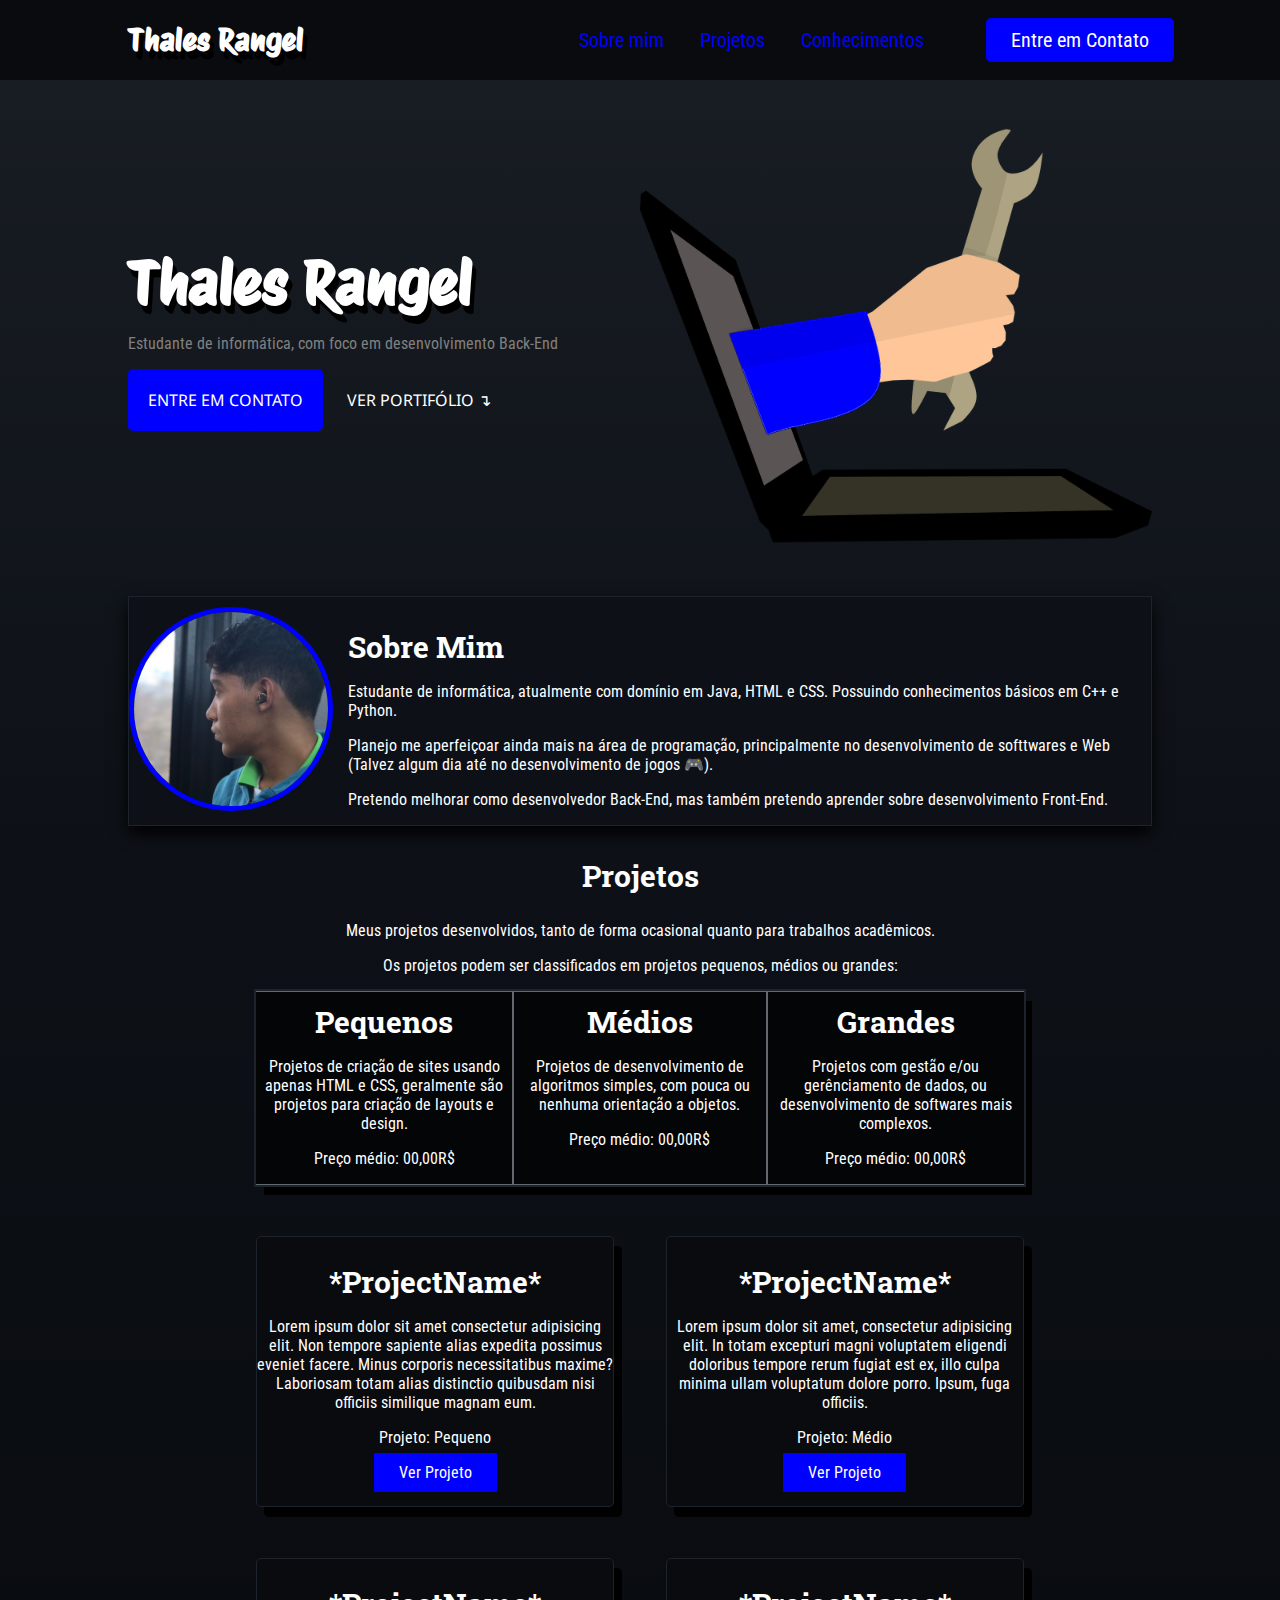
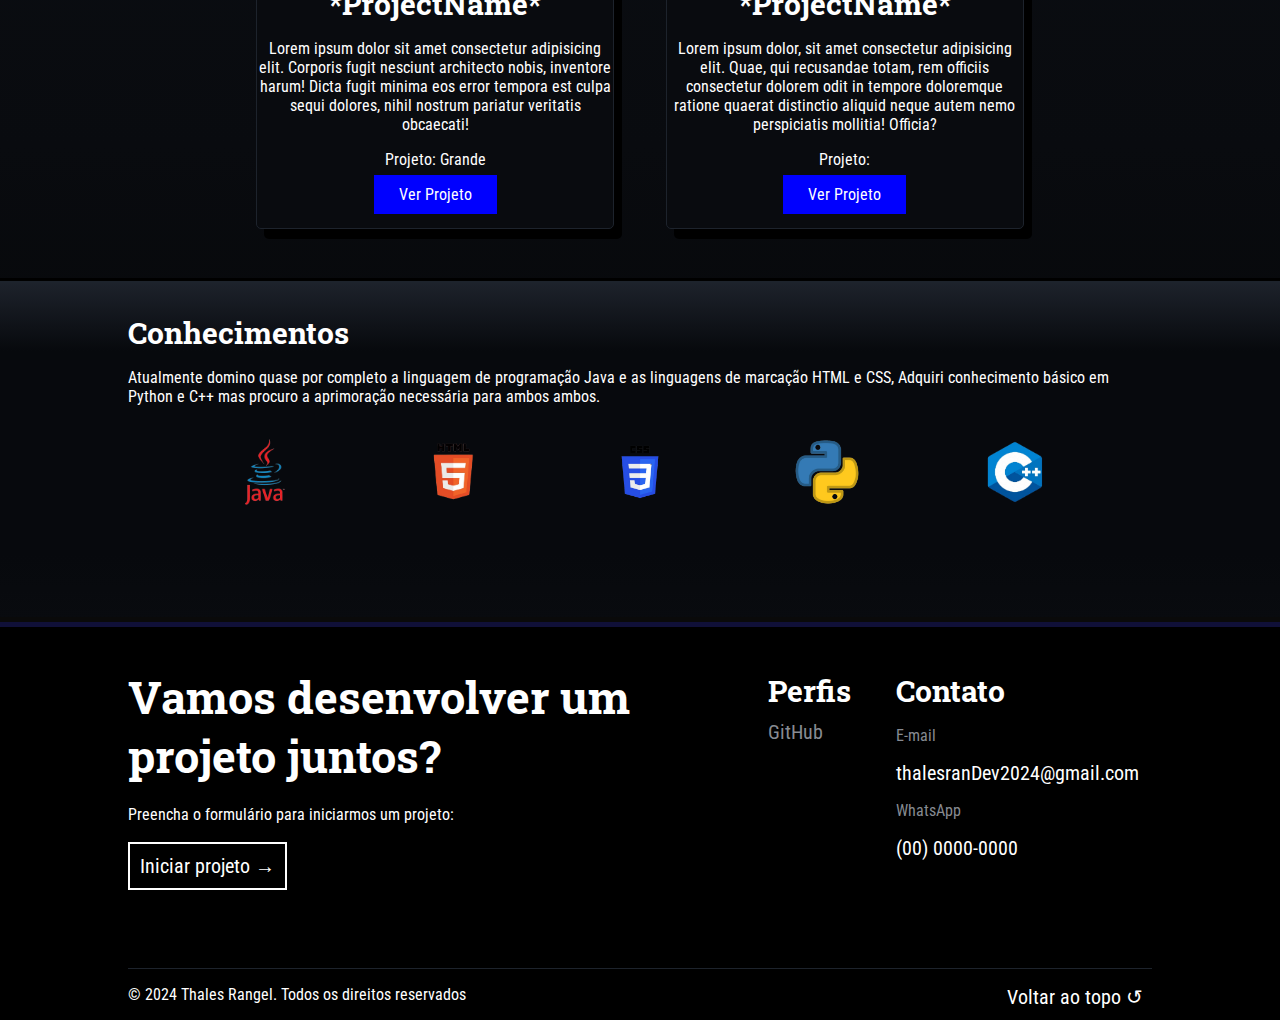
==== Site/index.html @ 7f4793e0 "Add all site" ====
<!DOCTYPE html>
<html lang="pt-br">

<head>
    <meta charset="UTF-8">
    <meta name="viewport" content="width=device-width, initial-scale=1.0">
    <title>Thales Rangel | Desenvolvolvedor Back-End em desenvolvimeto web e de software</title>

    <link rel="stylesheet" href="CSS/Style.css">
    <link rel="stylesheet" href="CSS/Responsive.css">
</head>

<body>
    <nav>
        <div class="name">
            <a href="index.html">
                <h1>Thales Rangel</h1>
            </a>
        </div>

        <div class="menu">
            <img src="img/menu.png" alt="" id="dropdown-menu">

            <div class="dropdown">
                <a href="#Sobre-mim">Sobre mim</a>
                <a href="#Projetos">Projetos</a>
                <a href="#Conhecimentos">Conhecimentos</a>
                <a href="form.html" id="contactButton">Entre em Contato</a>
            </div>
        </div>
    </nav>

    <header>
        <div class="headline">
            <h2>Thales Rangel</h2>
            <p>Estudante de informática, com foco em desenvolvimento Back-End</p>

            <a href="form.html" class="headline-bnt">Entre em contato</a>
            <a href="#Projetos" class="headline-bnt" id="viewPort">Ver Portifólio ↴</a>
        </div>
        <div class="headline-img">
            <img src="img/Ilustracao.png" alt="">
        </div>
    </header>

    <section class="about-me" id="Sobre-mim">
        <div class="about-me-img">
            <img src="img/Sobre-mim-img.jpg" alt="">
        </div>

        <div class="about-me-text">
            <h3>Sobre Mim</h3>
            <p>Estudante de informática, atualmente com domínio em Java, HTML e CSS. Possuindo conhecimentos
                básicos em C++ e Python.</p>
            <p>Planejo me aperfeiçoar ainda mais na área de programação, principalmente no desenvolvimento de softtwares
                e Web (Talvez algum dia até no desenvolvimento de jogos 🎮).</p>
            <p>Pretendo melhorar como desenvolvedor Back-End, mas também pretendo aprender sobre
                desenvolvimento Front-End.</p>
        </div>
    </section>

    <section class="projects" id="Projetos">
        <h3>Projetos</h3>
        <p>Meus projetos desenvolvidos, tanto de forma ocasional quanto para trabalhos acadêmicos.</p>
        <p style="margin-top: 0;">Os projetos podem ser classificados em projetos pequenos, médios ou grandes:</p>

        <div class="table">
            <div style="border-left: 0; width: 33.5%;">
                <h4>Pequenos</h4>

                <p>Projetos de criação de sites usando apenas HTML e CSS, geralmente são projetos para criação de
                    layouts e design.</p>

                <p>Preço médio: 00,00R$</p>
            </div>
            <div>
                <h4>Médios</h4>

                <p>Projetos de desenvolvimento de algoritmos simples, com pouca ou nenhuma orientação a objetos.</p>

                <p>Preço médio: 00,00R$</p>
            </div>
            <div style="border-right: 0; width: 33.5%;">
                <h4>Grandes</h4>

                <p>Projetos com gestão e/ou gerênciamento de dados, ou desenvolvimento de softwares mais complexos.
                </p>

                <p>Preço médio: 00,00R$</p>
            </div>
        </div>

        <div class="card">
            <h4>*ProjectName*</h4>
            <p>Lorem ipsum dolor sit amet consectetur adipisicing elit. Non tempore sapiente alias expedita possimus
                eveniet facere. Minus corporis necessitatibus maxime? Laboriosam totam alias distinctio quibusdam nisi
                officiis similique magnam eum.</p>
            <p>Projeto: Pequeno</p>
            <a href="#" class="projectButton">Ver Projeto</a>
        </div>
        <div class="card">
            <h4>*ProjectName*</h4>
            <p>Lorem ipsum dolor sit amet, consectetur adipisicing elit. In totam excepturi magni voluptatem eligendi
                doloribus tempore rerum fugiat est ex, illo culpa minima ullam voluptatum dolore porro. Ipsum, fuga
                officiis.</p>
            <p>Projeto: Médio</p>
            <a href="#" class="projectButton">Ver Projeto</a>
        </div>
        <div class="card">
            <h4>*ProjectName*</h4>
            <p>Lorem ipsum dolor sit amet consectetur adipisicing elit. Corporis fugit nesciunt architecto nobis,
                inventore harum! Dicta fugit minima eos error tempora est culpa sequi dolores, nihil nostrum pariatur
                veritatis obcaecati!</p>
            <p>Projeto: Grande</p>
            <a href="#" class="projectButton">Ver Projeto</a>
        </div>
        <div class="card">
            <h4>*ProjectName*</h4>
            <p>Lorem ipsum dolor, sit amet consectetur adipisicing elit. Quae, qui recusandae totam, rem officiis
                consectetur dolorem odit in tempore doloremque ratione quaerat distinctio aliquid neque autem nemo
                perspiciatis mollitia! Officia?</p>
            <p>Projeto: </p>
            <a href="#" class="projectButton">Ver Projeto</a>
        </div>
    </section>

    <section class="conhecimentos" id="Conhecimentos">
        <h3>Conhecimentos</h3>
        <p>Atualmente domino quase por completo a linguagem de programação Java e as linguagens de marcação HTML e CSS,
            Adquiri conhecimento básico em Python e C++ mas procuro a aprimoração necessária para ambos ambos.</p>

        <div class="lenguages">
            <img src="img/Java.png" alt="Java logo">
            <img src="img/HTML.png" alt="HTML logo">
            <img src="img/CSS.png" alt="CSS logo">
            <img src="img/Python.png" alt="Python logo">
            <img src="img/C++.png" alt="C++ logo">
        </div>
    </section>

    <footer>
        <div class="form">
            <h2>Vamos desenvolver um projeto juntos?</h2>

            <p>Preencha o formulário para iniciarmos um projeto:</p>

            <a href="form.html" id="formButton">Iniciar projeto →</a>
        </div>

        <div class="contatos">
            <div id="perfis">
                <h2>Perfis</h2>
                <a href="https://github.com/Thales-Rangel" target="_blank">GitHub</a>
            </div>

            <div id="contatos">
                <h2>Contato</h2>

                <p>E-mail</p>
                <a href="mailto:thalesranDev2024@gmail.com?subject=&body="
                    target="_blank">thalesranDev2024@gmail.com</a>

                <p>WhatsApp</p>
                <a href="#" target="_blank">(00) 0000-0000</a>
            </div>
        </div>

        <div id="copyright">
            <p>© 2024 Thales Rangel. Todos os direitos reservados</p>
            <a href="#">Voltar ao topo ↺</a>
        </div>
    </footer>

</body>

</html>
---- Site/CSS/Style.css ----
@import url('https://fonts.googleapis.com/css2?family=Protest+Riot&display=swap');
@import url('https://fonts.googleapis.com/css2?family=Roboto+Condensed:wght@300&display=swap');
@import url('https://fonts.googleapis.com/css2?family=Noto+Sans&display=swap');
@import url('https://fonts.googleapis.com/css2?family=Roboto+Slab&display=swap');

* {
    box-sizing: border-box;
}

body {
    margin: 0;
    background: linear-gradient(#191e24, #0d1117, #090b0f, black);
    color: white;
    font-family: 'Roboto Condensed', sans-serif;
}

h1,
h2,
h3,
h4,
h5,
h6 {
    font-size: 30px;
    margin-bottom: 10px;
    font-family: 'Roboto Slab', serif;
}

nav {
    /*border: 2px solid red;*/
    display: flex;
    flex-flow: row wrap;
    height: 80px;
    position: fixed;
    justify-content: center;
    align-items: center;
    width: 100%;
    background-color: #090b0f;
}

.name {
    width: 20%;
    margin-left: 10%;
    text-align: left;
}

.name a {
    text-decoration: none;
    color: white;
}

.name h1 {
    font-family: 'Protest Riot', sans-serif;
    margin: 0 auto;
    text-shadow: 4px 8px black;
}

.menu {
    width: 70%;
    text-align: right;
    padding: 20px;
}

.menu #dropdown-menu {
    width: 50px;
}

.menu a {
    padding: 20px 16px;
    text-decoration: none;
    font-size: 20px;
    color: blue;
}

.menu a:hover {
    border-top: 4px solid blue;
}

.menu #contactButton {
    background-color: blue;
    border-radius: 5px;
    color: white;
    border: none;

    padding: 10px 25px;

    margin-right: 10%;
    margin-left: 5%;
}

.menu #contactButton:hover {
    opacity: 0.9;
}

header {
    /*border: 2px solid red;*/
    padding-top: 80px;
    display: flex;
    flex-flow: row wrap;
    justify-content: center;
    align-items: center;
}

.headline {
    margin-left: 10%;
    width: 40%;
}

.headline h2 {
    font-weight: 900;
    font-size: 60px;
    margin: 0;
    padding: 0;
    font-family: 'Protest Riot', sans-serif;
    text-shadow: 4px 8px black;
}

.headline p {
    color: gray;
    text-align: left;
}

.headline-bnt {
    display: inline-block;
    padding: 20px;
    color: white;
    background-color: blue;
    text-transform: uppercase;
    border-radius: 5px;
    text-decoration: none;
    font-family: 'Noto Sans', sans-serif;
}

.headline-bnt:hover {
    padding: 21px;
    font-size: 105%;
}

#viewPort {
    background-color: transparent;
}

#viewPort:hover {
    opacity: 0.7;
    padding: 20px;
    font-size: 100%;
}

.headline-img {
    width: 40%;
    margin-right: 10%;
    text-align: center;
}

.headline-img img {
    width: 100%;
}

.about-me {
    border: 1px solid #1d232c;
    display: flex;
    flex-flow: column row;
    justify-content: center;
    align-items: center;
    width: 80%;
    margin-left: 10%;
    margin-right: 10%;
    box-shadow: 0 8px 16px black;
    background-color: #0d1117;
}

.about-me-img {
    width: 20%;
}

.about-me-img img {
    width: 100%;
    border-radius: 50%;
    border: 5px solid blue;
}

.about-me-text {
    /*border: 2px solid red;*/
    width: 80%;
    padding-left: 15px;
}

.projects {
    /*border: 2px solid red;*/
    display: flex;
    flex-flow: wrap;
    justify-content: center;
    align-items: center;
    padding-left: 10%;
    padding-right: 10%;
    text-align: center;
}

.projects h3 {
    width: 80%;
}

.projects p {
    width: 80%;
}

.table {
    outline: 2px solid #1d232c;
    margin: 0 2.5%;
    width: 75%;
    display: flex;
    background-color: #040506;
    box-shadow: 8px 10px black;
    margin-bottom: 5%;
}

.table h4 {
    margin-top: 10px;
}

.table p {
    width: 100%;

}

.table div {
    width: 33%;
    border: 1px solid #646970;
}


.card {
    border: 1px solid #1d232c;
    width: 35%;
    min-height: 271px;
    margin-left: 2.5%;
    margin-bottom: 5%;
    margin-right: 2.5%;
    background-color: #090b0f;
    border-radius: 5px;
    box-shadow: 8px 10px black;
    padding-bottom: 20px;
}

.card:hover {
    box-shadow: none;
    box-shadow: 0px 0px 2px 2px rgb(216, 230, 237);
}

.card h4 {
    margin-top: 25px;
}

.card p {
    width: 100%;
}

.projectButton {
    color: white;
    text-decoration: none;
    background-color: blue;
    padding: 10px 25px;
}

.projectButton:hover {
    opacity: 0.7;
}

.conhecimentos {
    padding-left: 10%;
    padding-right: 10%;
    border-top: 2px solid #1d232c;
    background: linear-gradient(#1d222b, #07090d, #07090d, #07090d, #07090d, #090b0f);
    box-shadow: 0px 0px 0px 3px black;

    padding-bottom: 100px;
}

.lenguages {
    display: flex;
    justify-content: space-evenly;
    /*max-width: 100rem;*/
    /*margin-left: auto;*/
    /*margin-right: auto;*/
    /*flex-wrap: wrap;*/
}

.lenguages img {
    padding: 16px;
    width: 100px;
}

footer {
    /*border: 2px solid red;*/
    display: flex;
    flex-flow: row wrap;
    padding-top: 20px;
    padding-left: 10%;
    padding-right: 10%;
    border-top: 5px solid rgb(16, 16, 56);
    background-color: black;
    box-shadow: 0 0 0 5px rgb(10, 10, 10);
}

footer a {
    font-size: 20px;
    text-decoration: none;
    color: #878b92;
}

.form {
    /*border: 1px solid red;*/
    width: 50%;
}

.form h2 {
    font-size: 45px;
    margin-top: 20px;
    margin-bottom: 0;
}

.form p {
    width: 100%;
    margin-top: 20px;
    margin-bottom: 30px;
}

#formButton {
    border: 2px solid white;
    color: white;
    text-decoration: none;
    padding: 10px;
    font-size: 20px;
    margin-top: 20px;
}

#formButton:hover {
    background-color: white;
    color: black;
}

.contatos {
    /*border: 1px solid red;*/
    width: 50%;
    display: flex;
    flex-flow: row wrap;
}

.contatos #perfis {
    width: 25%;
    justify-content: center;
    margin-left: 25%;
}

.contatos #contatos {
    width: 50%;
    justify-content: center;
}

#contatos p {
    color: #878b92;
}

#contatos a {
    color: white;
}

.form,
.contatos {
    /*border: 1px solid green;*/
    margin-bottom: 90px;
    height: auto;
}

#copyright {
    width: 100%;
    border-top: 1px solid #1d232c;
    display: flex;
    flex-flow: row wrap;

}

#copyright p {
    /*border: 1px solid red;*/
    width: 85%;
}

#copyright a {
    width: 15%;
    text-decoration: none;
    text-align: center;
    margin-top: 16px;
    color: white;
    /*border: 1px solid red;*/
}
---- Site/CSS/Responsive.css ----
@media screen and (max-width: 401px) {
    .name h1 {
        font-size: 20px;
    }

    .name {
        width: 50%;
        margin: 0;
    }

    .menu {
        width: 50%;
    }

    .content {
        margin: 0 !important;
        margin-bottom: 50px !important;
    }

}

@media screen and (max-width: 511px) {
    .heading h1 {
        font-size: 30px !important;
    }

    .conhecimentos {
        text-align: center;
    }

    .lenguages {
        display: none;
    }

    .name {
        width: 64% !important;
        margin-left: 18%;
    }

    .menu {
        width: 18% !important;
    }
}

@media screen and (max-width: 781px) {
    header {
        padding-top: 120px !important;
    }

    .headline {
        width: 100% !important;
        margin: 0 !important;
    }

    .headline-img {
        width: 100% !important;
        margin: 0 !important;
    }

    .headline-img img {
        width: 50% !important;
    }

    .about-me {
        flex-flow: row wrap !important;
        text-align: center;
        padding-top: 5px;
    }

    .about-me-img {
        width: 100% !important;
    }

    .about-me-img img {
        width: 25% !important;
    }

    .about-me-text {
        width: 100% !important;
        padding: 0 !important;
    }

    .table {
        display: block;
        width: 100%;
    }

    .card,
    .table div {
        width: 100% !important;
    }

    footer {
        padding: 0;
    }

    .form {
        width: 100% !important;
        text-align: center;
    }

    .contatos {
        width: 100% !important;
        text-align: center;
    }

    #perfis {
        margin: 0 !important;
        width: 100% !important;
    }

    #contatos {
        width: 100% !important;
    }

    #copyright p {
        width: 100% !important;
        text-align: center;
    }

    #copyright a {
        display: none;
    }
}

@media screen and (max-width: 832px) {
    .content {
        padding: 0;
        padding-top: 160px;
        margin-bottom: 50px;
    }

    .heading {
        text-align: center;
    }

    .element,
    .deadline {
        width: 100%;
    }

    .foonting {
        text-align: center;
    }
}

@media screen and (max-width: 865px) {
    .name {
        text-align: center !important;
    }

    .headline {
        text-align: center;
    }

    .headline p {
        text-align: center !important;
    }
}

@media screen and (max-width: 832px) and (min-width: 871px) {
    .contatos #perfis {
        width: 40% !important;
        margin-left: 10% !important;
    }

}

@media screen and (max-width: 1030px) and (min-width: 511px) {
    .menu {
        width: 10% !important;
    }

    .name {
        width: 80% !important;
    }
}

@media screen and (max-width: 1030px) {

    .dropdown {
        position: fixed;
        right: 70px;
        top: 10px;
        width: 200px;
        display: none;
        border: 3px solid black;
    }

    .dropdown a {
        display: block;
        border: 2px solid blue;
        border-bottom: 0;
        color: white !important;
        background-color: #0d1117;
    }

    .dropdown a:hover {
        border: 0;
        background-color: blue;
        color: black;
    }

    .menu #contactButton {
        margin: 0 !important;
        padding: 20px 16px !important;
        border-radius: 0 !important;
        background-color: #0d1117;
        border: 2px solid blue;
    }

    .menu #contactButton:hover {
        background-color: blue;
        text-transform: uppercase;
        font-size: 19px;
    }

    #dropdown-menu {
        display: block;
    }

    .menu:hover .dropdown {
        display: block !important;
    }
}

@media screen and (min-width: 1030px) {
    #dropdown-menu {
        display: none;
    }

}
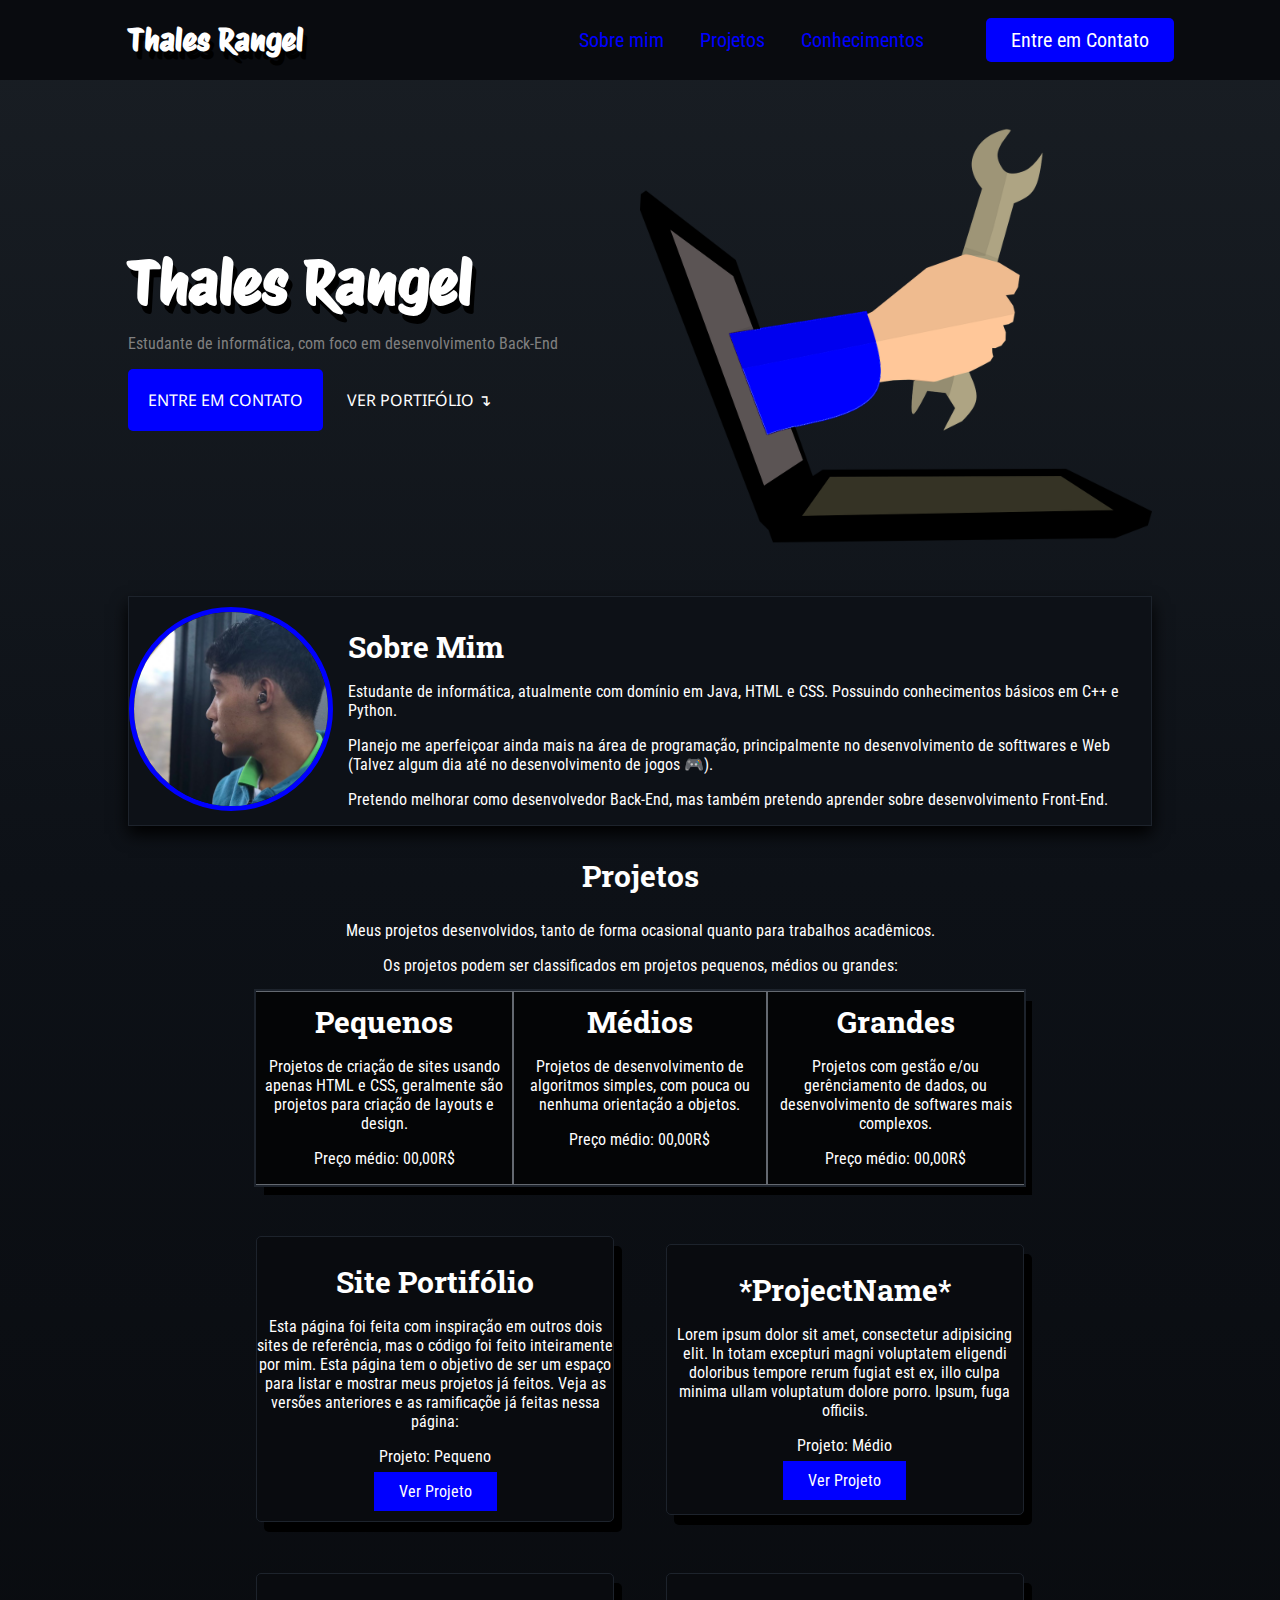
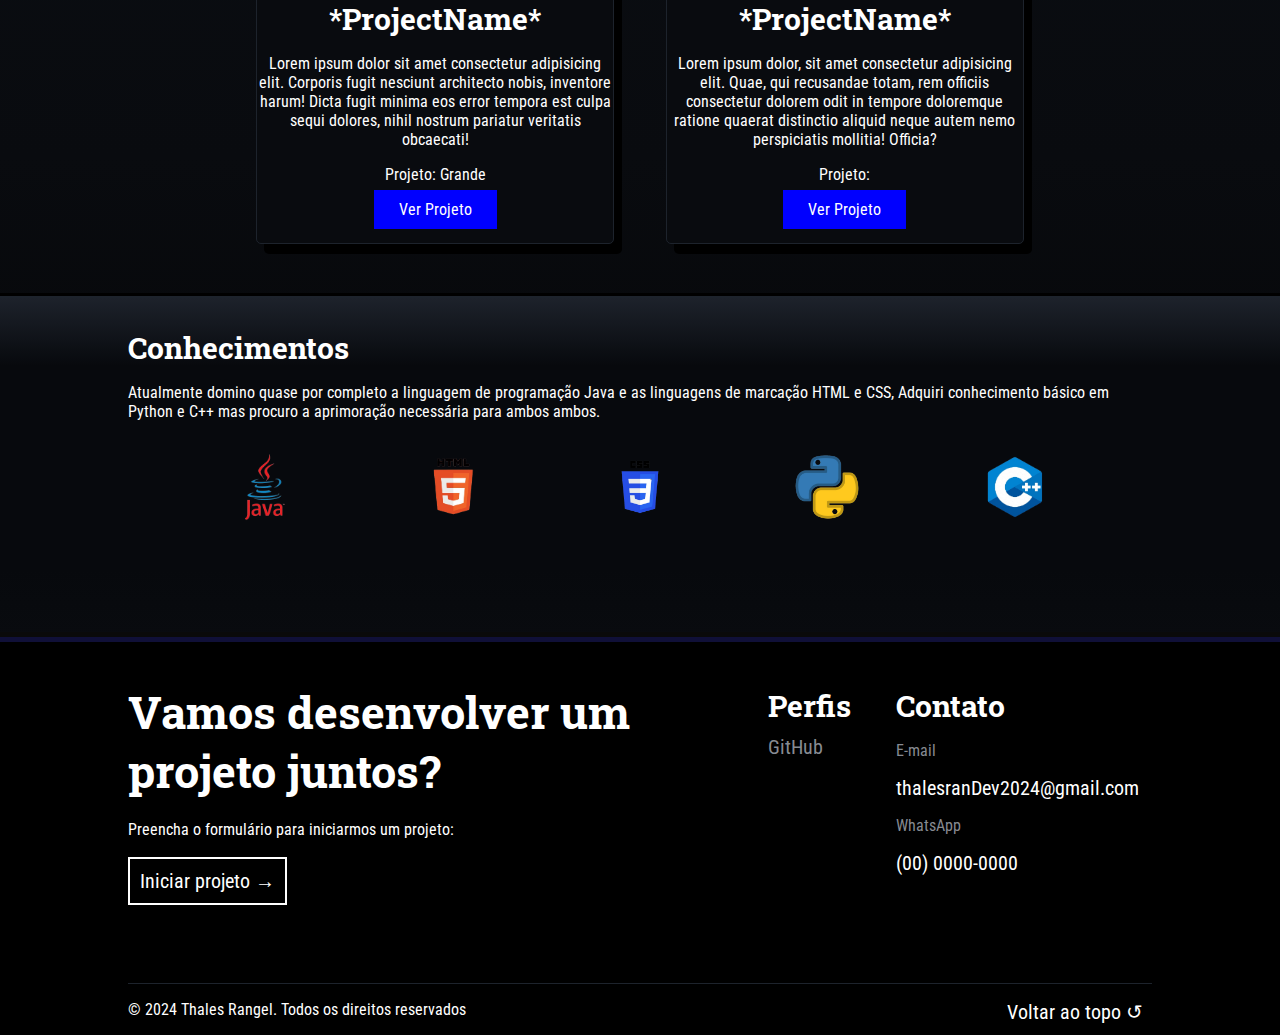
==== commit 4e8f8251: "Projeto Portifólio Adicionado" ====
--- a/Site/index.html
+++ b/Site/index.html
@@ -91,12 +91,10 @@
         </div>
 
         <div class="card">
-            <h4>*ProjectName*</h4>
-            <p>Lorem ipsum dolor sit amet consectetur adipisicing elit. Non tempore sapiente alias expedita possimus
-                eveniet facere. Minus corporis necessitatibus maxime? Laboriosam totam alias distinctio quibusdam nisi
-                officiis similique magnam eum.</p>
+            <h4>Site Portifólio</h4>
+            <p>Esta página foi feita com inspiração em outros dois sites de referência, mas o código foi feito inteiramente por mim. Esta página tem o objetivo de ser um espaço para listar e mostrar meus projetos já feitos. Veja as versões anteriores e as ramificaçõe já feitas nessa página:</p>
             <p>Projeto: Pequeno</p>
-            <a href="#" class="projectButton">Ver Projeto</a>
+            <a href="https://github.com/Thales-Rangel/Thales-Rangel-Portifolio" target="_blank" class="projectButton">Ver Projeto</a>
         </div>
         <div class="card">
             <h4>*ProjectName*</h4>
@@ -104,7 +102,7 @@
                 doloribus tempore rerum fugiat est ex, illo culpa minima ullam voluptatum dolore porro. Ipsum, fuga
                 officiis.</p>
             <p>Projeto: Médio</p>
-            <a href="#" class="projectButton">Ver Projeto</a>
+            <a href="#" target="_blank" class="projectButton">Ver Projeto</a>
         </div>
         <div class="card">
             <h4>*ProjectName*</h4>
@@ -112,7 +110,7 @@
                 inventore harum! Dicta fugit minima eos error tempora est culpa sequi dolores, nihil nostrum pariatur
                 veritatis obcaecati!</p>
             <p>Projeto: Grande</p>
-            <a href="#" class="projectButton">Ver Projeto</a>
+            <a href="#" target="_blank" class="projectButton">Ver Projeto</a>
         </div>
         <div class="card">
             <h4>*ProjectName*</h4>
@@ -120,7 +118,7 @@
                 consectetur dolorem odit in tempore doloremque ratione quaerat distinctio aliquid neque autem nemo
                 perspiciatis mollitia! Officia?</p>
             <p>Projeto: </p>
-            <a href="#" class="projectButton">Ver Projeto</a>
+            <a href="#" target="_blank" class="projectButton">Ver Projeto</a>
         </div>
     </section>
 
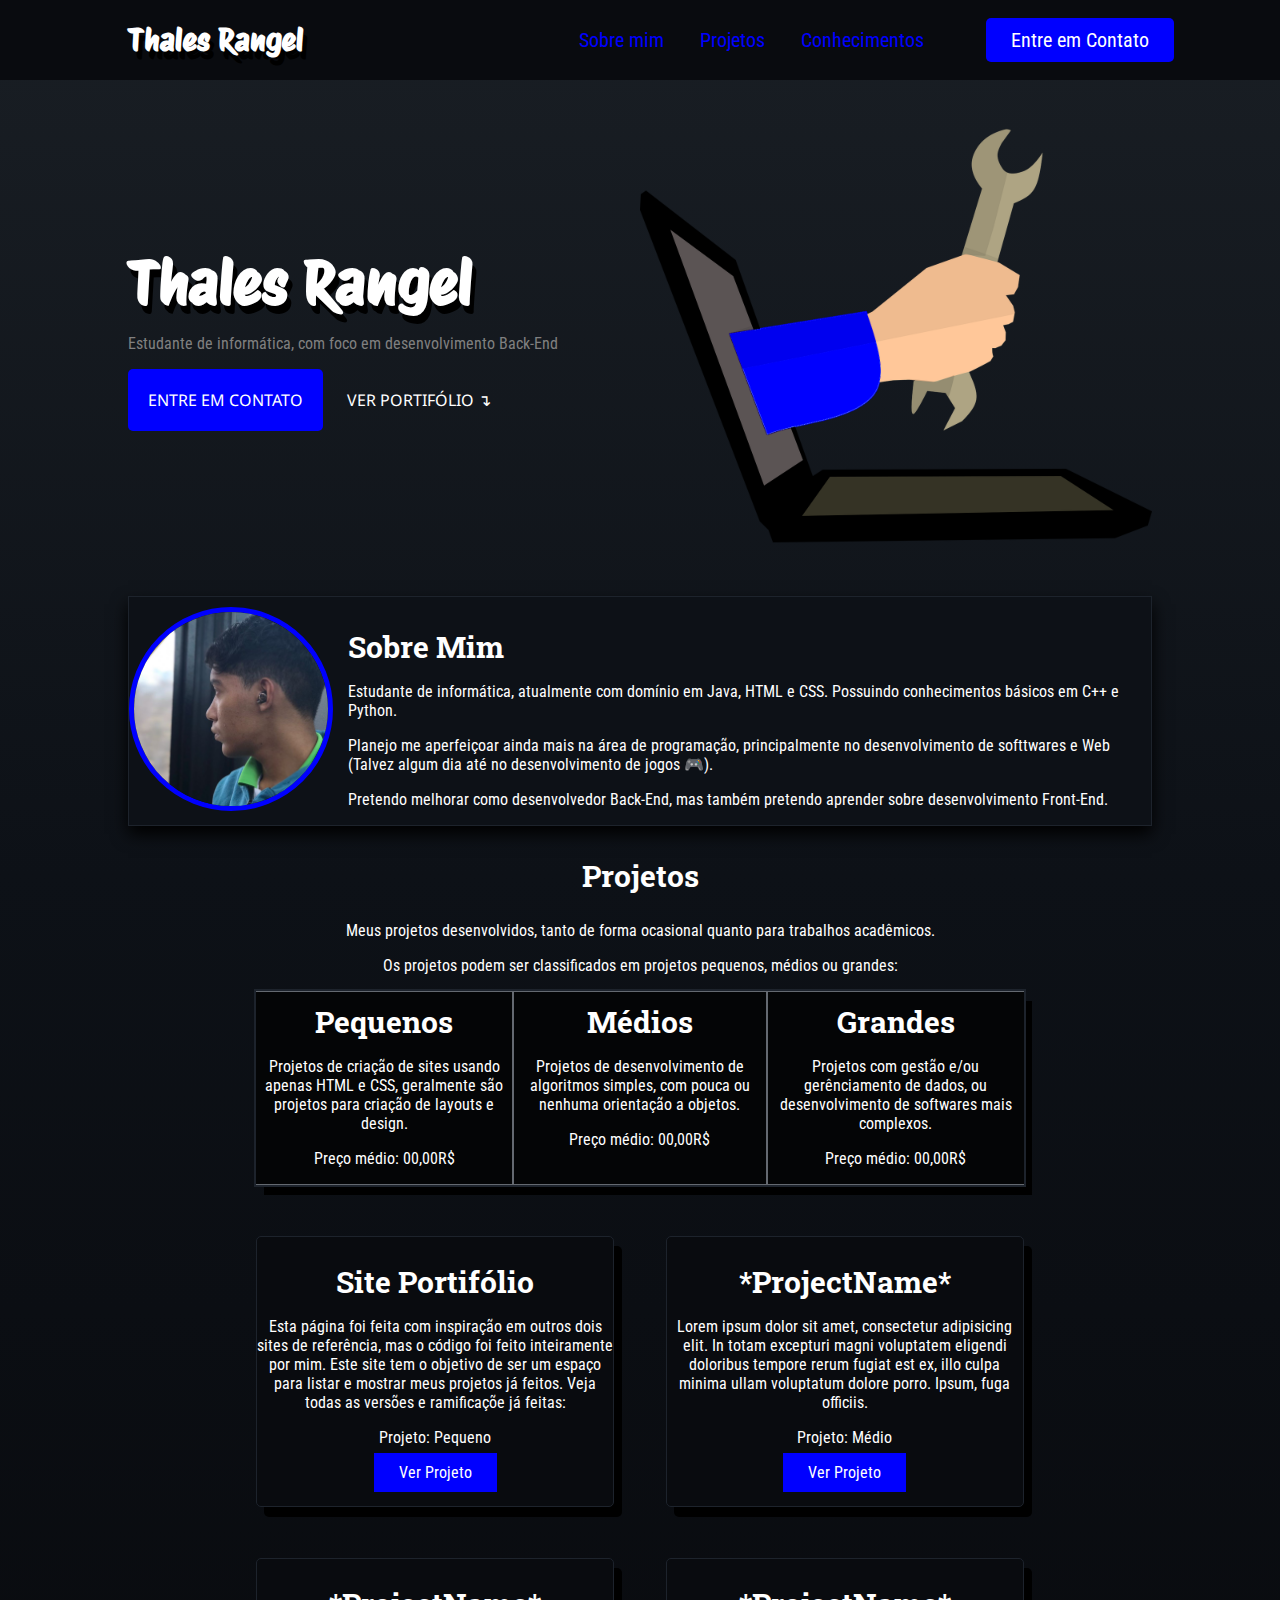
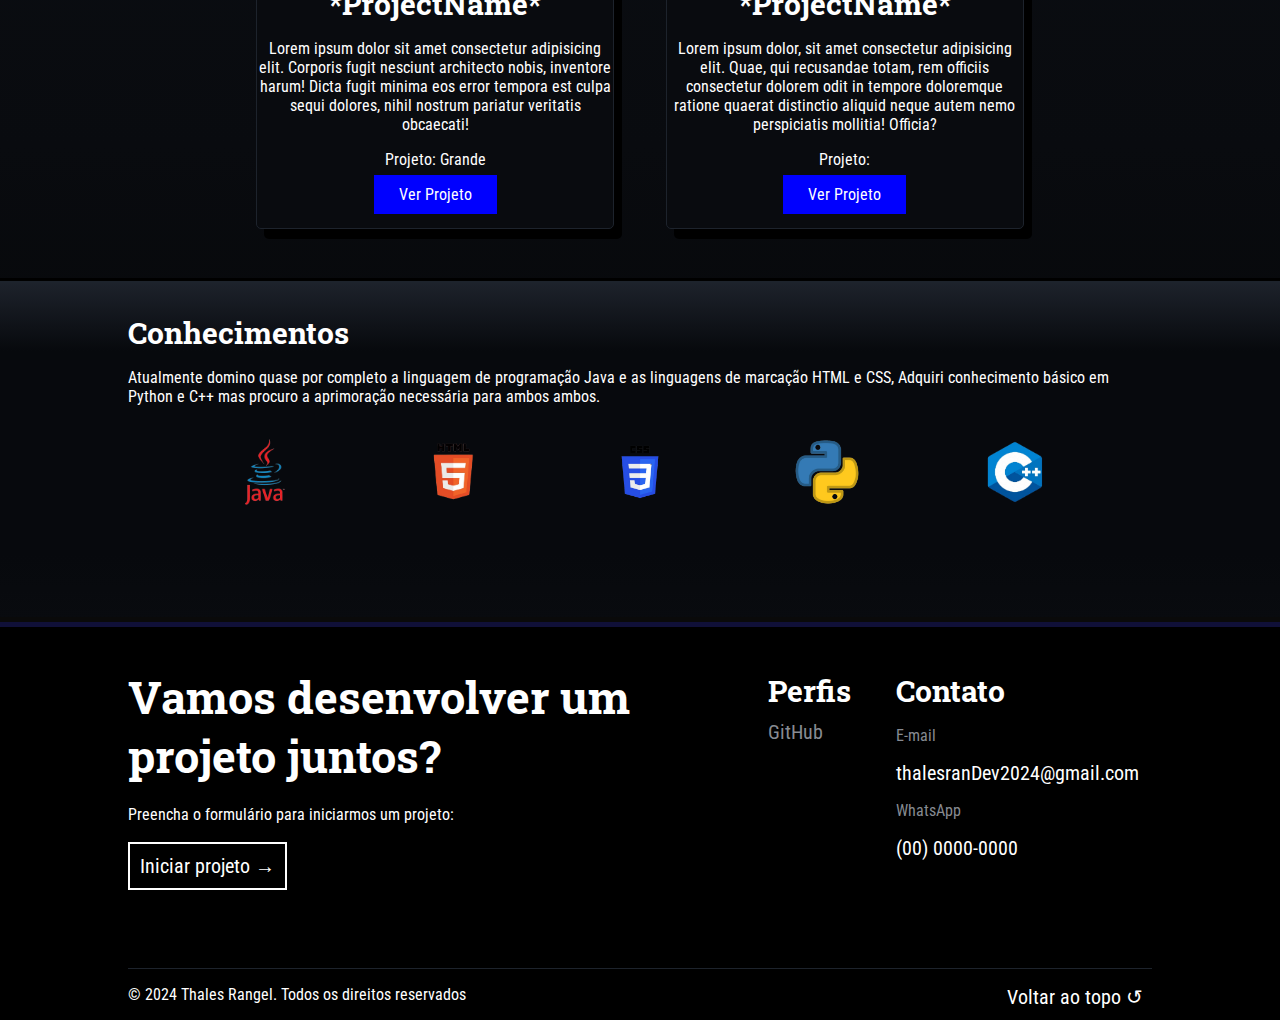
==== commit 8266df15: "Correções na escrita do card" ====
--- a/Site/index.html
+++ b/Site/index.html
@@ -92,7 +92,7 @@
 
         <div class="card">
             <h4>Site Portifólio</h4>
-            <p>Esta página foi feita com inspiração em outros dois sites de referência, mas o código foi feito inteiramente por mim. Esta página tem o objetivo de ser um espaço para listar e mostrar meus projetos já feitos. Veja as versões anteriores e as ramificaçõe já feitas nessa página:</p>
+            <p>Esta página foi feita com inspiração em outros dois sites de referência, mas o código foi feito inteiramente por mim. Este site tem o objetivo de ser um espaço para listar e mostrar meus projetos já feitos. Veja todas as versões e ramificaçõe já feitas:</p>
             <p>Projeto: Pequeno</p>
             <a href="https://github.com/Thales-Rangel/Thales-Rangel-Portifolio" target="_blank" class="projectButton">Ver Projeto</a>
         </div>
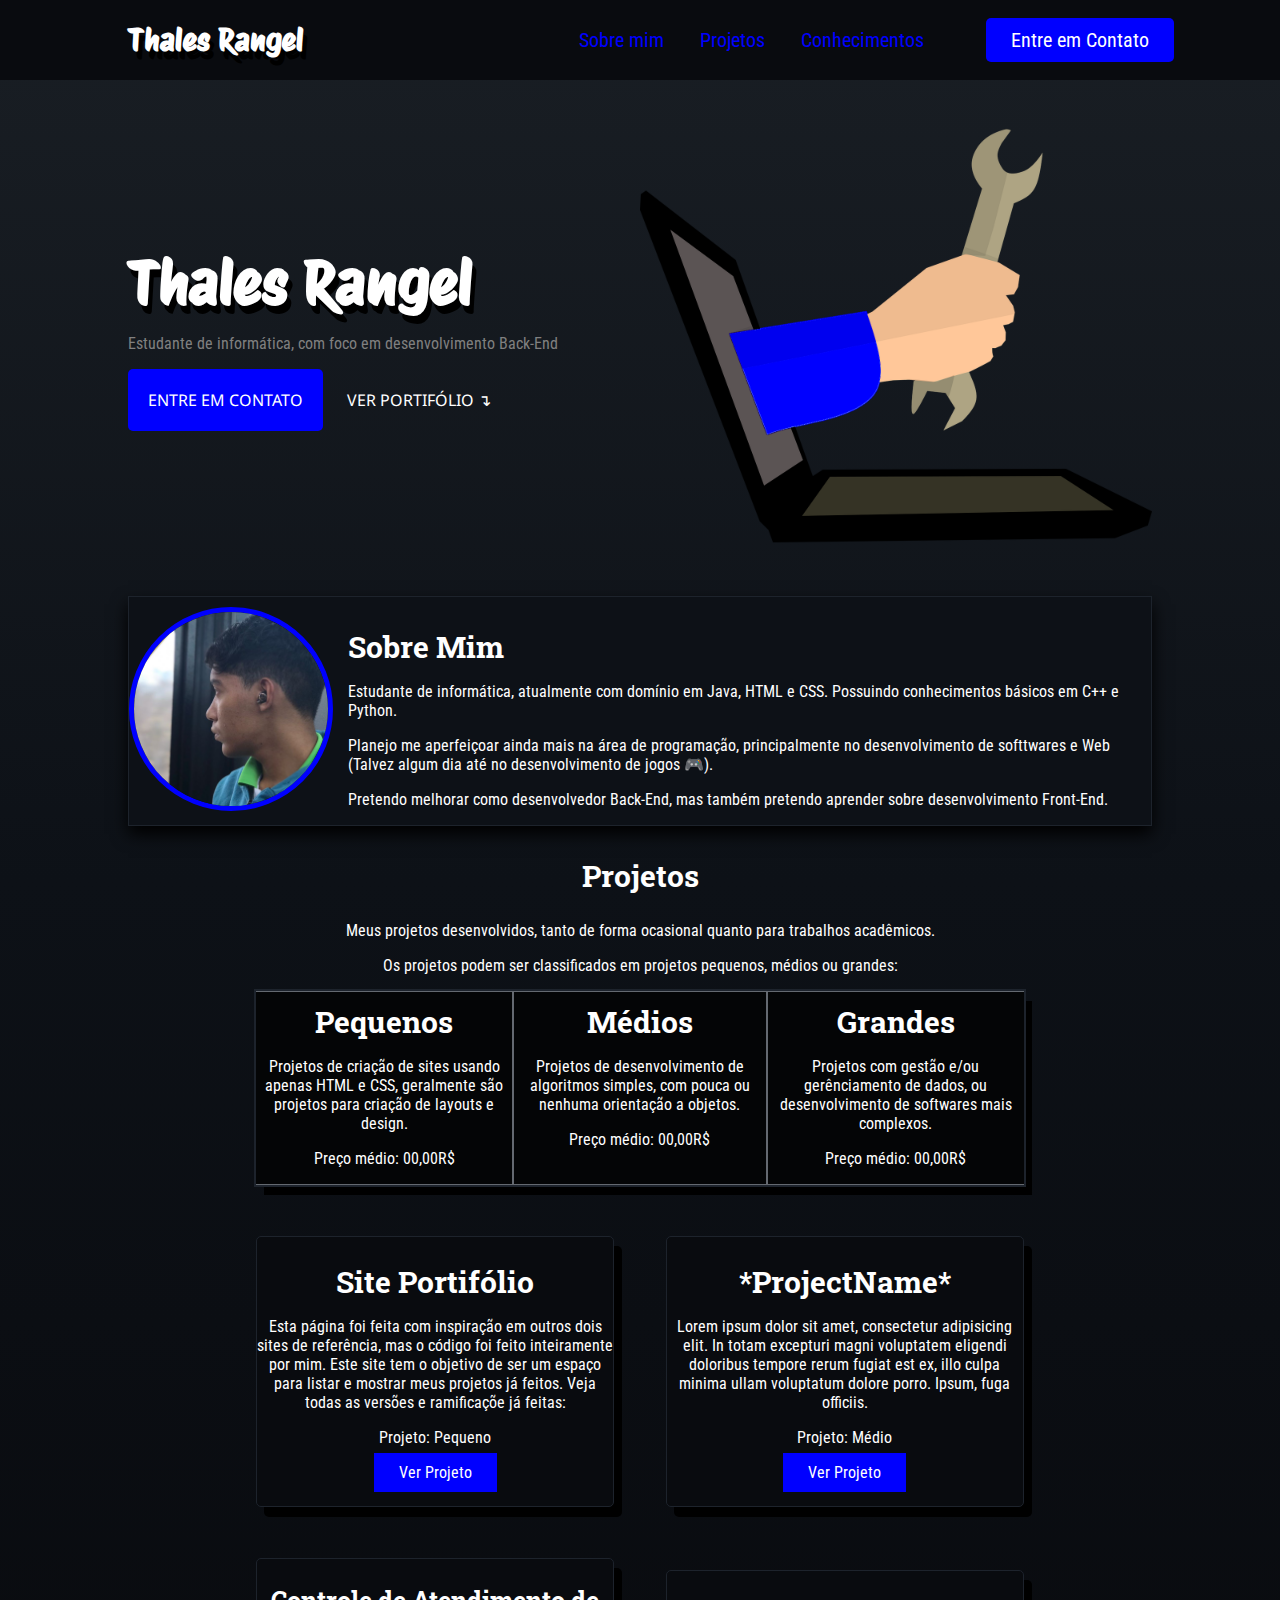
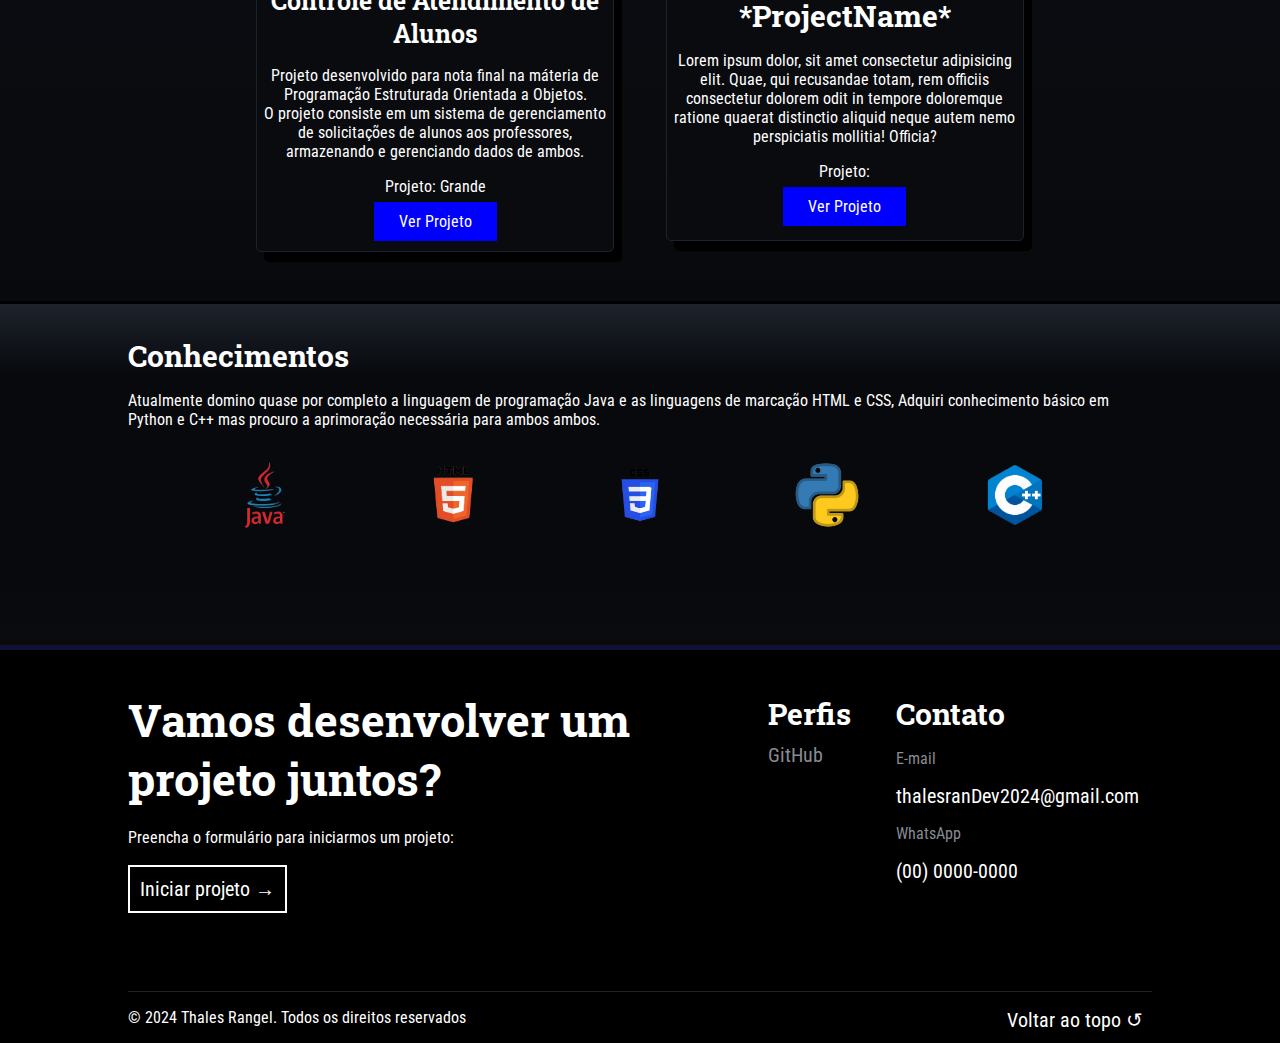
==== commit 13c3c0ee: "Projeto Controle de Atendimento de Alunos adicionado" ====
--- a/Site/index.html
+++ b/Site/index.html
@@ -105,12 +105,15 @@
             <a href="#" target="_blank" class="projectButton">Ver Projeto</a>
         </div>
         <div class="card">
-            <h4>*ProjectName*</h4>
-            <p>Lorem ipsum dolor sit amet consectetur adipisicing elit. Corporis fugit nesciunt architecto nobis,
-                inventore harum! Dicta fugit minima eos error tempora est culpa sequi dolores, nihil nostrum pariatur
-                veritatis obcaecati!</p>
+            <h4 style="font-size: 25px;">Controle de Atendimento de Alunos</h4>
+            <p>Projeto desenvolvido para nota final na máteria de Programação Estruturada Orientada a Objetos. <br>
+                O projeto consiste em um sistema de gerenciamento de solicitações de alunos aos professores, armazenando
+                e gerenciando
+                dados de ambos.
+            </p>
             <p>Projeto: Grande</p>
-            <a href="#" target="_blank" class="projectButton">Ver Projeto</a>
+            <a href="https://github.com/Thales-Rangel/Controle-de-Atendimento-de-Alunos" target="_blank"
+                class="projectButton">Ver Projeto</a>
         </div>
         <div class="card">
             <h4>*ProjectName*</h4>
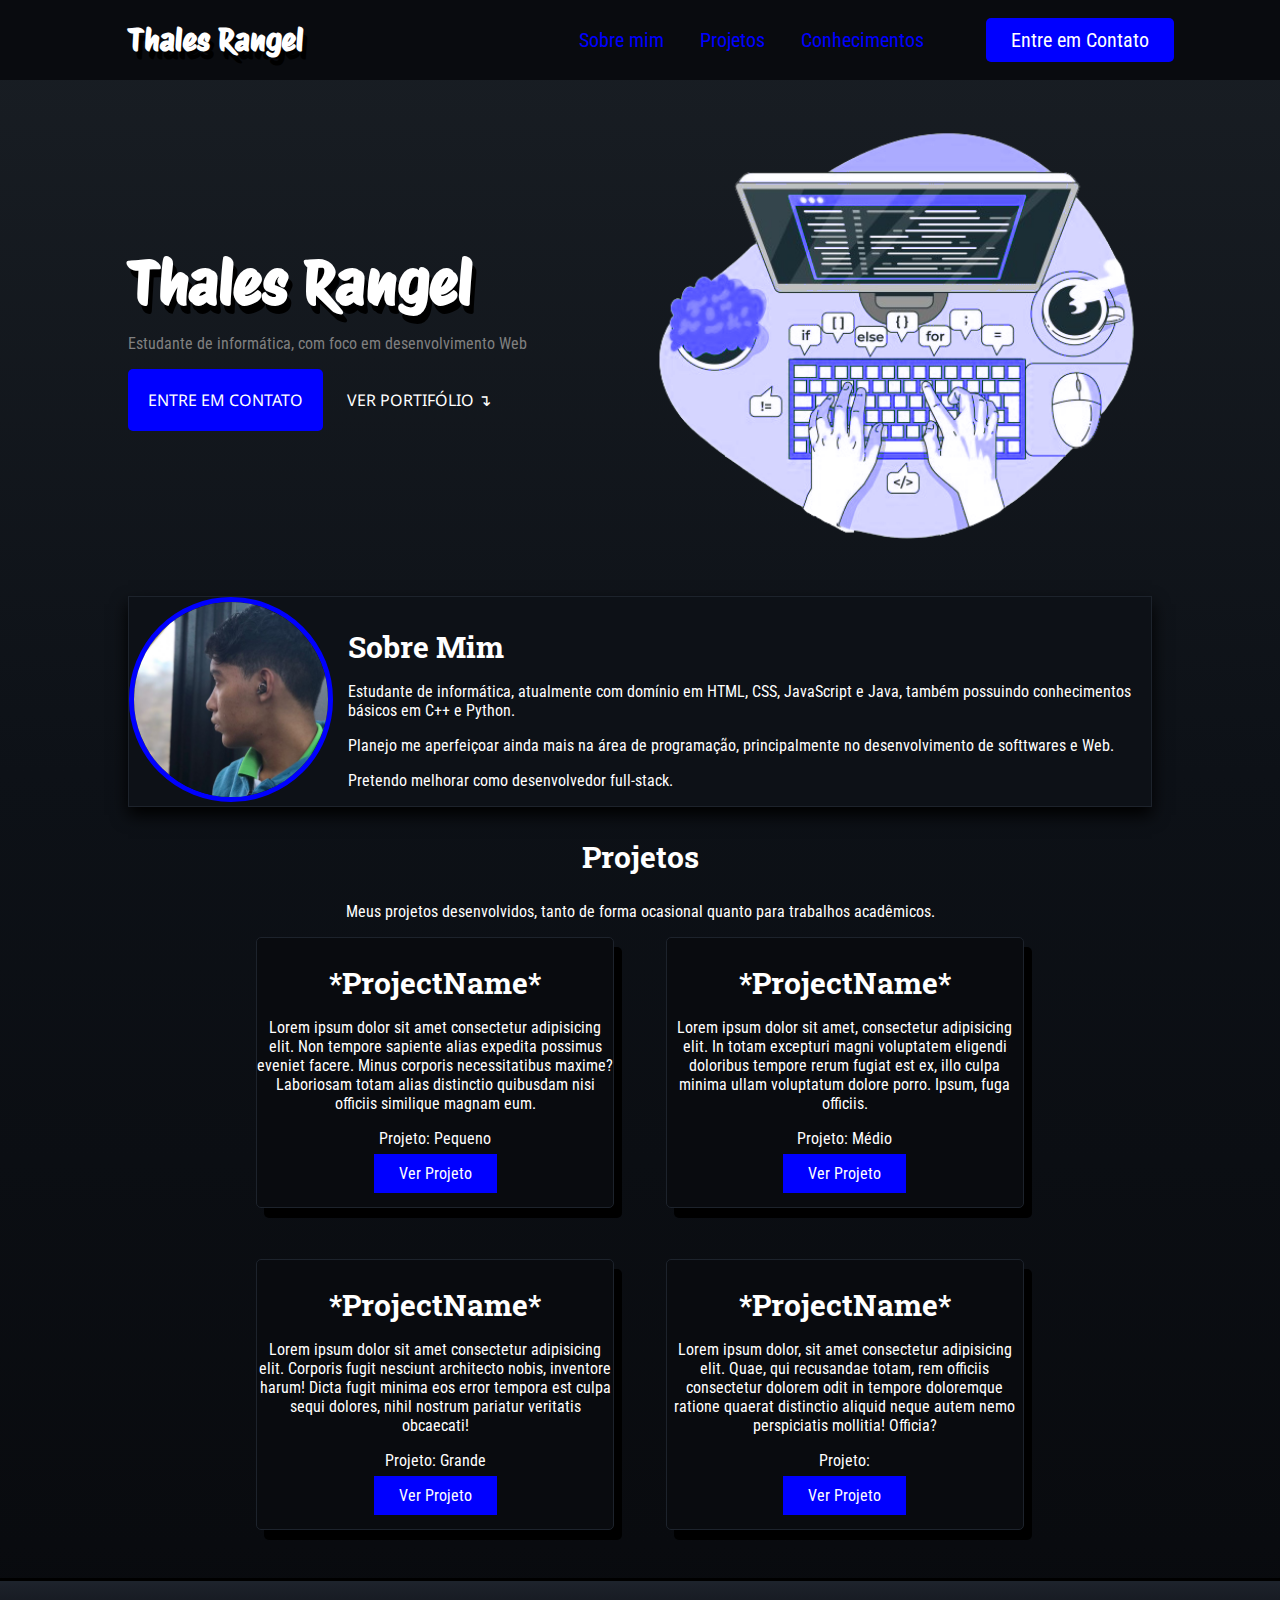
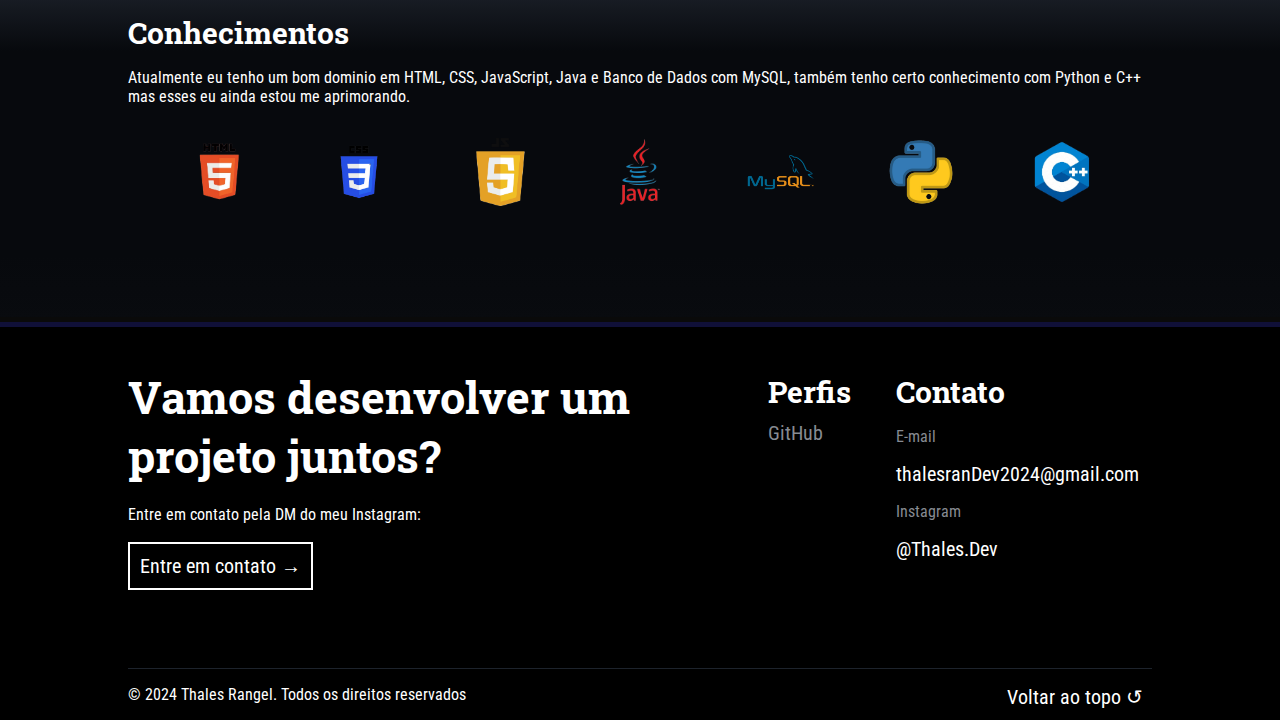
==== commit 5e2bee53: "Alterações para a hospedagem" ====
--- a/Site/index.html
+++ b/Site/index.html
@@ -4,7 +4,7 @@
 <head>
     <meta charset="UTF-8">
     <meta name="viewport" content="width=device-width, initial-scale=1.0">
-    <title>Thales Rangel | Desenvolvolvedor Back-End em desenvolvimeto web e de software</title>
+    <title>Thales Rangel | Desenvolvolvedor web</title>
 
     <link rel="stylesheet" href="CSS/Style.css">
     <link rel="stylesheet" href="CSS/Responsive.css">
@@ -25,153 +25,130 @@
                 <a href="#Sobre-mim">Sobre mim</a>
                 <a href="#Projetos">Projetos</a>
                 <a href="#Conhecimentos">Conhecimentos</a>
-                <a href="form.html" id="contactButton">Entre em Contato</a>
+                <a href="https://www.instagram.com/thales.dev/" id="contactButton">Entre em Contato</a>
             </div>
         </div>
     </nav>
 
-    <header>
-        <div class="headline">
-            <h2>Thales Rangel</h2>
-            <p>Estudante de informática, com foco em desenvolvimento Back-End</p>
+    <main>
+        <header>
+            <div class="headline">
+                <h2>Thales Rangel</h2>
+                <p>Estudante de informática, com foco em desenvolvimento Web</p>
 
-            <a href="form.html" class="headline-bnt">Entre em contato</a>
-            <a href="#Projetos" class="headline-bnt" id="viewPort">Ver Portifólio ↴</a>
-        </div>
-        <div class="headline-img">
-            <img src="img/Ilustracao.png" alt="">
-        </div>
-    </header>
+                <a href="https://www.instagram.com/thales.dev/" class="headline-bnt">Entre em contato</a>
+                <a href="#Projetos" class="headline-bnt" id="viewPort">Ver Portifólio ↴</a>
+            </div>
+            <div class="headline-img">
+                <img src="img/Ilustracao.png" alt="">
+            </div>
+        </header>
 
-    <section class="about-me" id="Sobre-mim">
-        <div class="about-me-img">
-            <img src="img/Sobre-mim-img.jpg" alt="">
-        </div>
-
-        <div class="about-me-text">
-            <h3>Sobre Mim</h3>
-            <p>Estudante de informática, atualmente com domínio em Java, HTML e CSS. Possuindo conhecimentos
-                básicos em C++ e Python.</p>
-            <p>Planejo me aperfeiçoar ainda mais na área de programação, principalmente no desenvolvimento de softtwares
-                e Web (Talvez algum dia até no desenvolvimento de jogos 🎮).</p>
-            <p>Pretendo melhorar como desenvolvedor Back-End, mas também pretendo aprender sobre
-                desenvolvimento Front-End.</p>
-        </div>
-    </section>
-
-    <section class="projects" id="Projetos">
-        <h3>Projetos</h3>
-        <p>Meus projetos desenvolvidos, tanto de forma ocasional quanto para trabalhos acadêmicos.</p>
-        <p style="margin-top: 0;">Os projetos podem ser classificados em projetos pequenos, médios ou grandes:</p>
-
-        <div class="table">
-            <div style="border-left: 0; width: 33.5%;">
-                <h4>Pequenos</h4>
-
-                <p>Projetos de criação de sites usando apenas HTML e CSS, geralmente são projetos para criação de
-                    layouts e design.</p>
-
-                <p>Preço médio: 00,00R$</p>
-            </div>
-            <div>
-                <h4>Médios</h4>
-
-                <p>Projetos de desenvolvimento de algoritmos simples, com pouca ou nenhuma orientação a objetos.</p>
-
-                <p>Preço médio: 00,00R$</p>
-            </div>
-            <div style="border-right: 0; width: 33.5%;">
-                <h4>Grandes</h4>
-
-                <p>Projetos com gestão e/ou gerênciamento de dados, ou desenvolvimento de softwares mais complexos.
-                </p>
-
-                <p>Preço médio: 00,00R$</p>
-            </div>
-        </div>
-
-        <div class="card">
-            <h4>Site Portifólio</h4>
-            <p>Esta página foi feita com inspiração em outros dois sites de referência, mas o código foi feito inteiramente por mim. Este site tem o objetivo de ser um espaço para listar e mostrar meus projetos já feitos. Veja todas as versões e ramificaçõe já feitas:</p>
-            <p>Projeto: Pequeno</p>
-            <a href="https://github.com/Thales-Rangel/Thales-Rangel-Portifolio" target="_blank" class="projectButton">Ver Projeto</a>
-        </div>
-        <div class="card">
-            <h4>*ProjectName*</h4>
-            <p>Lorem ipsum dolor sit amet, consectetur adipisicing elit. In totam excepturi magni voluptatem eligendi
-                doloribus tempore rerum fugiat est ex, illo culpa minima ullam voluptatum dolore porro. Ipsum, fuga
-                officiis.</p>
-            <p>Projeto: Médio</p>
-            <a href="#" target="_blank" class="projectButton">Ver Projeto</a>
-        </div>
-        <div class="card">
-            <h4 style="font-size: 25px;">Controle de Atendimento de Alunos</h4>
-            <p>Projeto desenvolvido para nota final na máteria de Programação Estruturada Orientada a Objetos. <br>
-                O projeto consiste em um sistema de gerenciamento de solicitações de alunos aos professores, armazenando
-                e gerenciando
-                dados de ambos.
-            </p>
-            <p>Projeto: Grande</p>
-            <a href="https://github.com/Thales-Rangel/Controle-de-Atendimento-de-Alunos" target="_blank"
-                class="projectButton">Ver Projeto</a>
-        </div>
-        <div class="card">
-            <h4>*ProjectName*</h4>
-            <p>Lorem ipsum dolor, sit amet consectetur adipisicing elit. Quae, qui recusandae totam, rem officiis
-                consectetur dolorem odit in tempore doloremque ratione quaerat distinctio aliquid neque autem nemo
-                perspiciatis mollitia! Officia?</p>
-            <p>Projeto: </p>
-            <a href="#" target="_blank" class="projectButton">Ver Projeto</a>
-        </div>
-    </section>
-
-    <section class="conhecimentos" id="Conhecimentos">
-        <h3>Conhecimentos</h3>
-        <p>Atualmente domino quase por completo a linguagem de programação Java e as linguagens de marcação HTML e CSS,
-            Adquiri conhecimento básico em Python e C++ mas procuro a aprimoração necessária para ambos ambos.</p>
-
-        <div class="lenguages">
-            <img src="img/Java.png" alt="Java logo">
-            <img src="img/HTML.png" alt="HTML logo">
-            <img src="img/CSS.png" alt="CSS logo">
-            <img src="img/Python.png" alt="Python logo">
-            <img src="img/C++.png" alt="C++ logo">
-        </div>
-    </section>
-
-    <footer>
-        <div class="form">
-            <h2>Vamos desenvolver um projeto juntos?</h2>
-
-            <p>Preencha o formulário para iniciarmos um projeto:</p>
-
-            <a href="form.html" id="formButton">Iniciar projeto →</a>
-        </div>
-
-        <div class="contatos">
-            <div id="perfis">
-                <h2>Perfis</h2>
-                <a href="https://github.com/Thales-Rangel" target="_blank">GitHub</a>
+        <section class="about-me" id="Sobre-mim">
+            <div class="about-me-img">
+                <img src="img/Sobre-mim-img.jpg" alt="">
             </div>
 
-            <div id="contatos">
-                <h2>Contato</h2>
+            <div class="about-me-text">
+                <h3>Sobre Mim</h3>
+                <p>Estudante de informática, atualmente com domínio em HTML, CSS, JavaScript e Java, também possuindo conhecimentos
+                    básicos em C++ e Python.</p>
+                <p>Planejo me aperfeiçoar ainda mais na área de programação, principalmente no desenvolvimento de
+                    softtwares
+                    e Web.</p>
+                <p>Pretendo melhorar como desenvolvedor full-stack.</p>
+            </div>
+        </section>
 
-                <p>E-mail</p>
-                <a href="mailto:thalesranDev2024@gmail.com?subject=&body="
-                    target="_blank">thalesranDev2024@gmail.com</a>
+        <section class="projects" id="Projetos">
+            <h3>Projetos</h3>
+            <p>Meus projetos desenvolvidos, tanto de forma ocasional quanto para trabalhos acadêmicos.</p>
 
-                <p>WhatsApp</p>
-                <a href="#" target="_blank">(00) 0000-0000</a>
+            <div class="card">
+                <h4>*ProjectName*</h4>
+                <p>Lorem ipsum dolor sit amet consectetur adipisicing elit. Non tempore sapiente alias expedita possimus
+                    eveniet facere. Minus corporis necessitatibus maxime? Laboriosam totam alias distinctio quibusdam
+                    nisi
+                    officiis similique magnam eum.</p>
+                <p>Projeto: Pequeno</p>
+                <a href="#" class="projectButton">Ver Projeto</a>
             </div>
-        </div>
+            <div class="card">
+                <h4>*ProjectName*</h4>
+                <p>Lorem ipsum dolor sit amet, consectetur adipisicing elit. In totam excepturi magni voluptatem
+                    eligendi
+                    doloribus tempore rerum fugiat est ex, illo culpa minima ullam voluptatum dolore porro. Ipsum, fuga
+                    officiis.</p>
+                <p>Projeto: Médio</p>
+                <a href="#" class="projectButton">Ver Projeto</a>
+            </div>
+            <div class="card">
+                <h4>*ProjectName*</h4>
+                <p>Lorem ipsum dolor sit amet consectetur adipisicing elit. Corporis fugit nesciunt architecto nobis,
+                    inventore harum! Dicta fugit minima eos error tempora est culpa sequi dolores, nihil nostrum
+                    pariatur
+                    veritatis obcaecati!</p>
+                <p>Projeto: Grande</p>
+                <a href="#" class="projectButton">Ver Projeto</a>
+            </div>
+            <div class="card">
+                <h4>*ProjectName*</h4>
+                <p>Lorem ipsum dolor, sit amet consectetur adipisicing elit. Quae, qui recusandae totam, rem officiis
+                    consectetur dolorem odit in tempore doloremque ratione quaerat distinctio aliquid neque autem nemo
+                    perspiciatis mollitia! Officia?</p>
+                <p>Projeto: </p>
+                <a href="#" class="projectButton">Ver Projeto</a>
+            </div>
+        </section>
 
-        <div id="copyright">
-            <p>© 2024 Thales Rangel. Todos os direitos reservados</p>
-            <a href="#">Voltar ao topo ↺</a>
-        </div>
-    </footer>
+        <section class="conhecimentos" id="Conhecimentos">
+            <h3>Conhecimentos</h3>
+            <p>Atualmente eu tenho um bom dominio em HTML, CSS, JavaScript, Java e Banco de Dados com MySQL, também tenho certo conhecimento com Python e C++ mas esses eu ainda estou me aprimorando.</p>
 
+            <div class="lenguages">
+                <img id="html" src="img/HTML.png" alt="HTML logo">
+                <img id="css" src="img/CSS.png" alt="CSS logo">
+                <img id="javascript" src="img/JavaScript.png" alt="JavaScript logo">
+                <img id="java" src="img/Java.png" alt="Java logo">
+                <img id="mysql" src="img/MySQL.png" alt="MySQL logo">
+                <img id="python" src="img/Python.png" alt="Python logo">
+                <img id="cpp" src="img/Cpp.png" alt="C++ logo">
+            </div>
+        </section>
+
+        <footer>
+            <div class="form">
+                <h2>Vamos desenvolver um projeto juntos?</h2>
+
+                <p>Entre em contato pela DM do meu Instagram:</p>
+
+                <a href="https://www.instagram.com/thales.dev/" id="formButton">Entre em contato →</a>
+            </div>
+
+            <div class="contatos">
+                <div id="perfis">
+                    <h2>Perfis</h2>
+                    <a href="https://github.com/Thales-Rangel" target="_blank">GitHub</a>
+                </div>
+
+                <div id="contatos">
+                    <h2>Contato</h2>
+
+                    <p>E-mail</p>
+                    <a href="mailto:thalesranDev2024@gmail.com?subject=&body="
+                        target="_blank">thalesranDev2024@gmail.com</a>
+
+                    <p>Instagram</p>
+                    <a href="https://www.instagram.com/thales.dev/" target="_blank">@Thales.Dev</a>
+                </div>
+            </div>
+
+            <div id="copyright">
+                <p>© 2024 Thales Rangel. Todos os direitos reservados</p>
+                <a href="#">Voltar ao topo ↺</a>
+            </div>
+        </footer>
+    </main>
 </body>
 
 </html>--- a/Site/CSS/Responsive.css
+++ b/Site/CSS/Responsive.css
@@ -42,6 +42,18 @@
     }
 }
 
+@media screen and (max-width: 580px){
+    .lenguages img{
+        width: 60px !important;
+    }
+}
+
+@media screen and (max-width: 680px) and (min-width: 581px) {
+    .lenguages img {
+        width: 70px !important;
+    }
+}
+
 @media screen and (max-width: 781px) {
     header {
         padding-top: 120px !important;
@@ -80,13 +92,14 @@
         padding: 0 !important;
     }
 
-    .table {
-        display: block;
-        width: 100%;
-    }
-
-    .card,
-    .table div {
+    .lenguages img {
+        @media screen and (min-width: 681px){
+            width: 80px !important;
+            
+        }
+    }
+
+    .card {
         width: 100% !important;
     }
 
@@ -155,6 +168,10 @@
 
     .headline p {
         text-align: center !important;
+    }
+
+    .lenguages img {
+        width: 90px;
     }
 }
 
